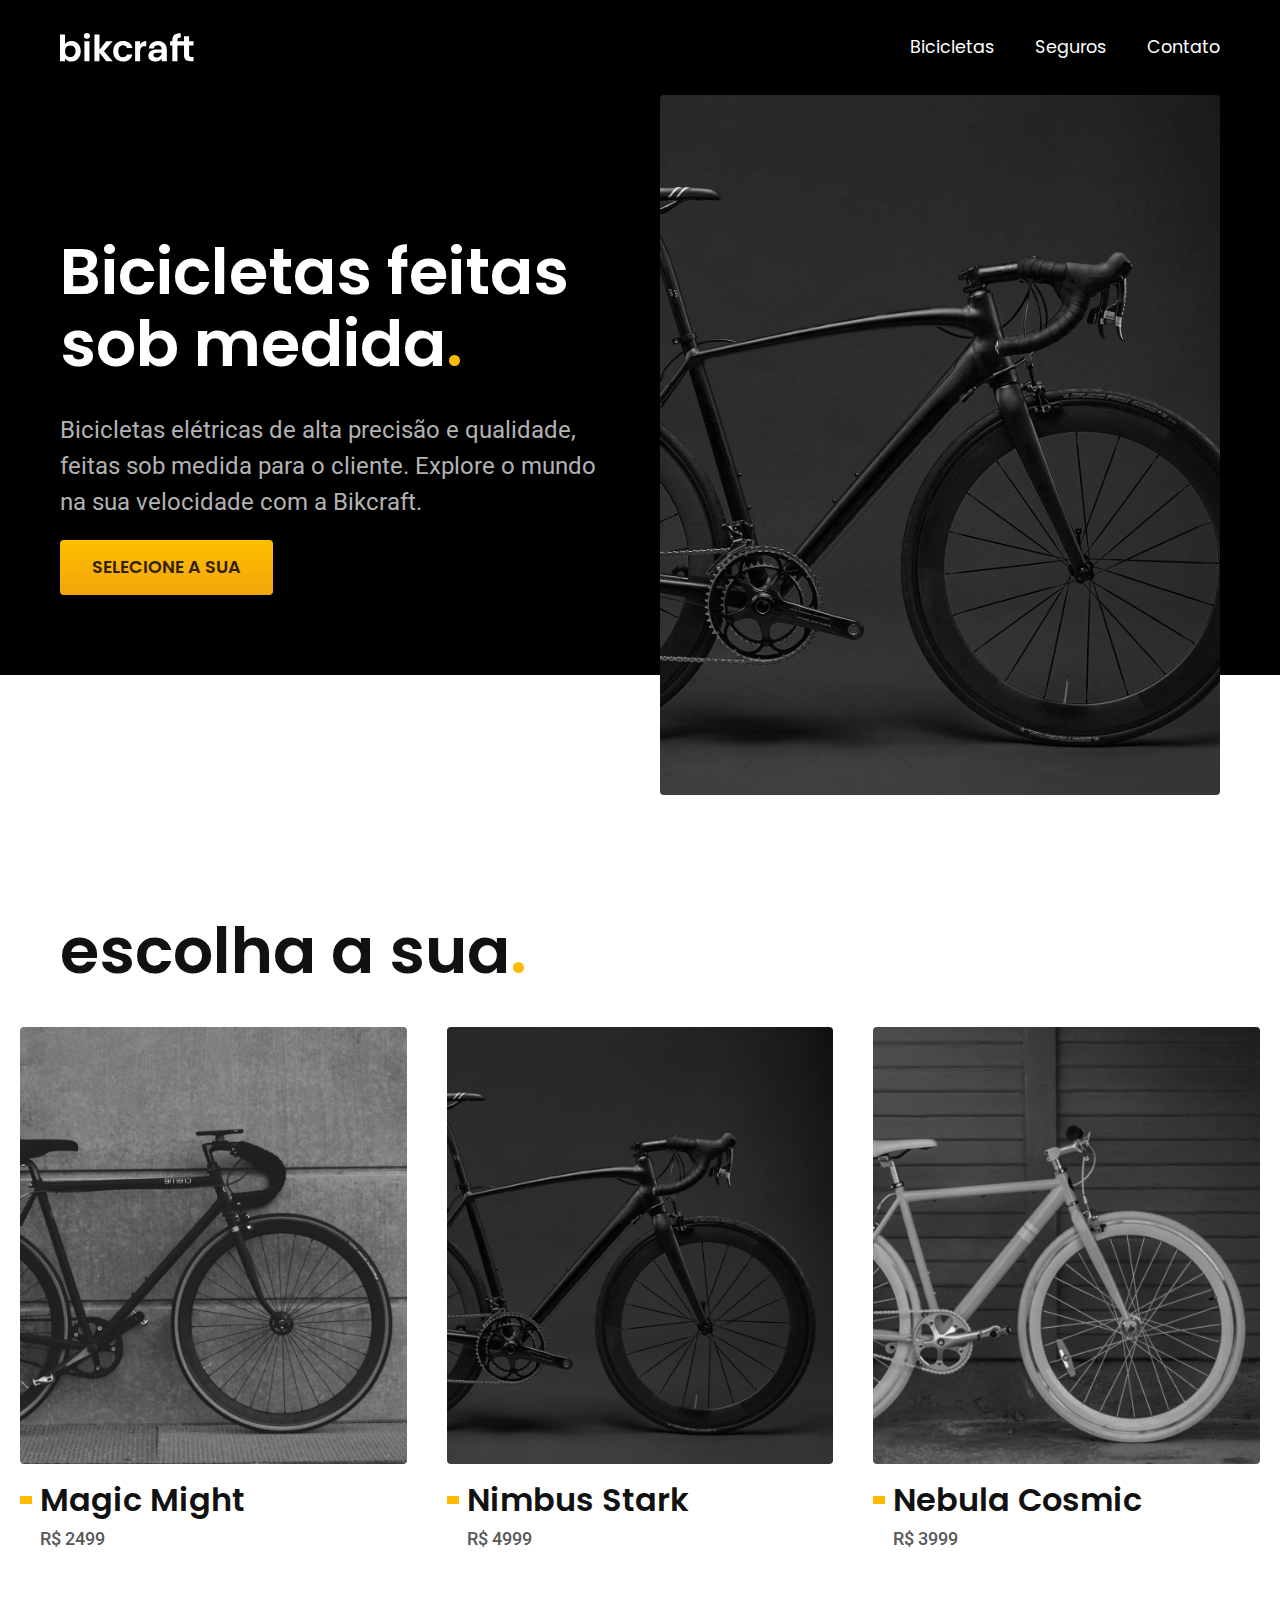
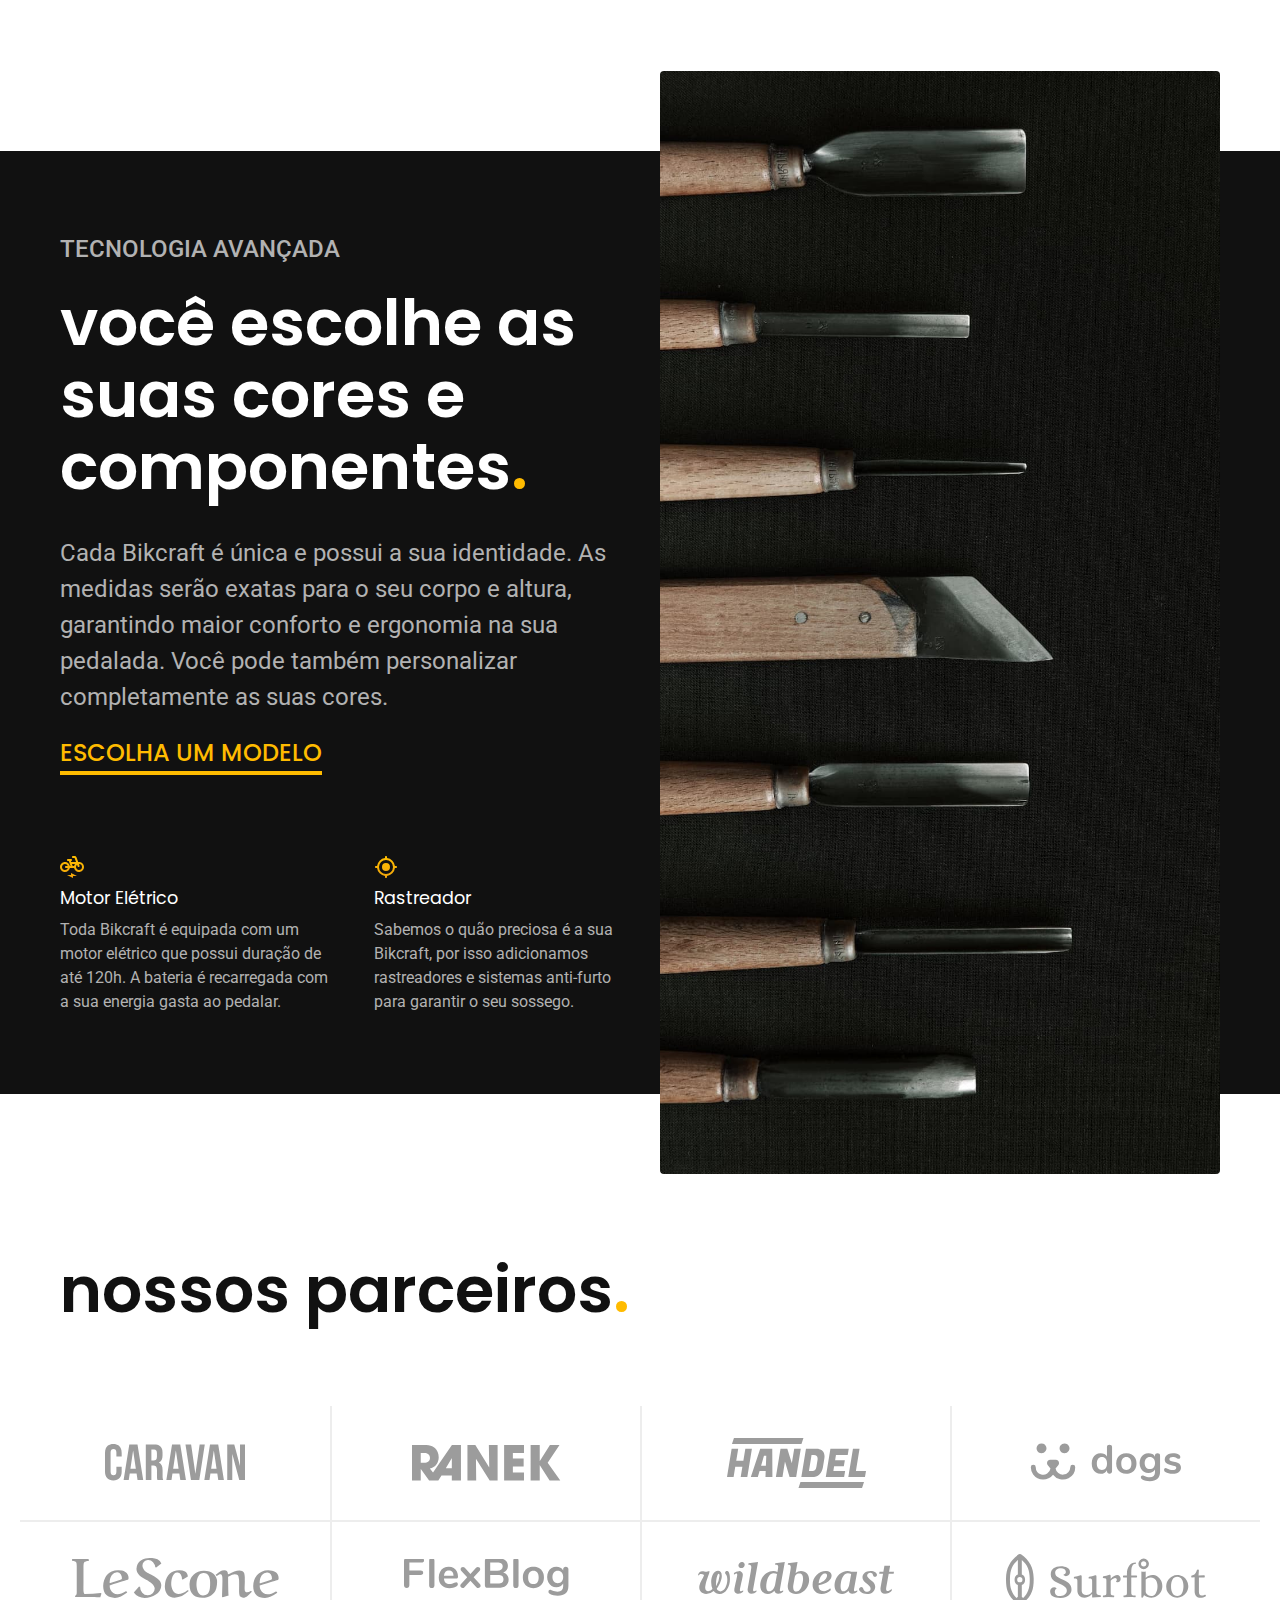
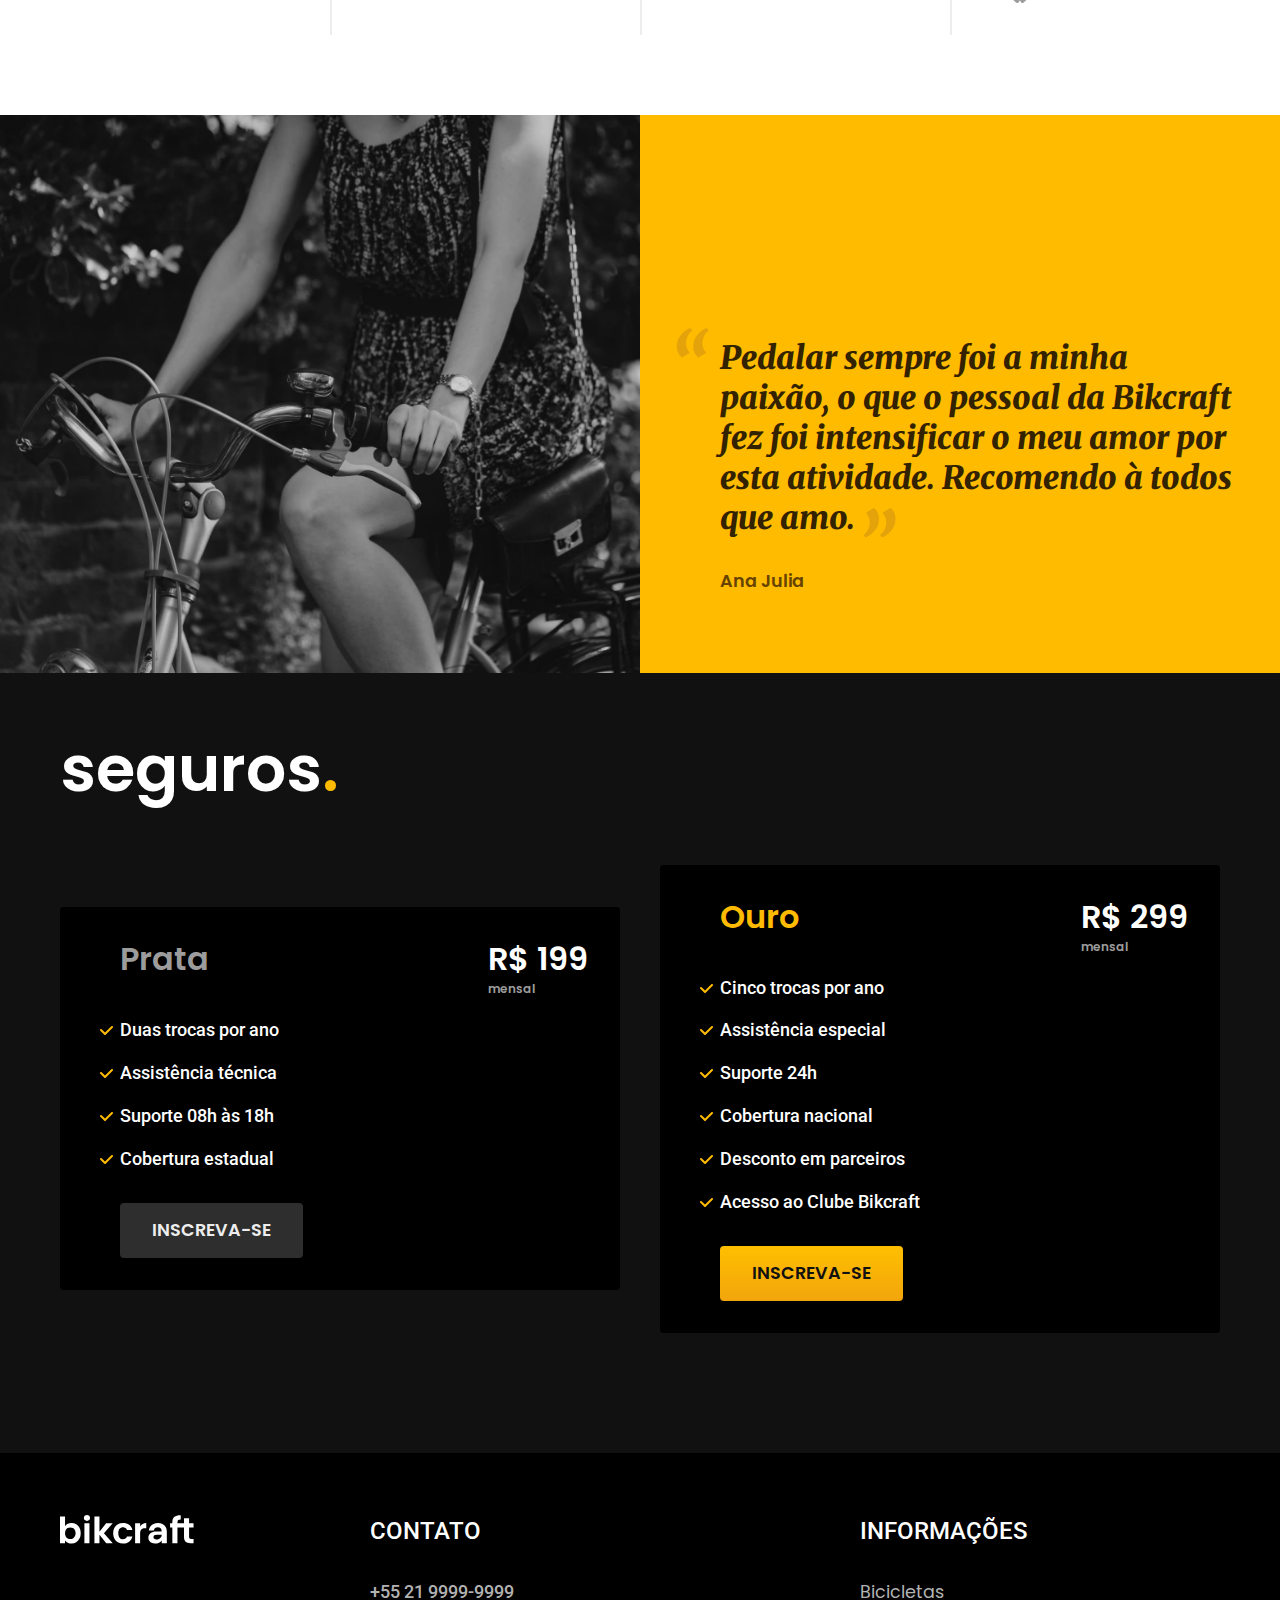
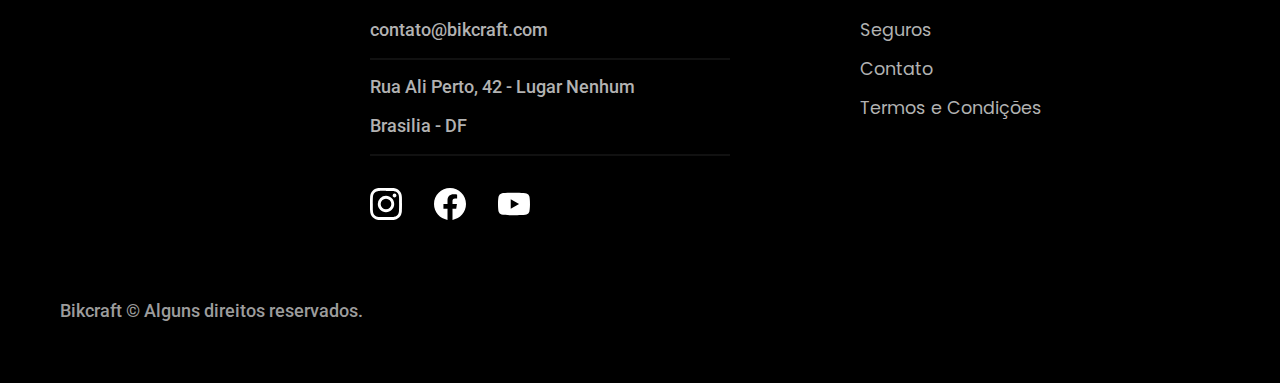
==== index.html @ 18bd2a48 "Criado pagina nimbus." ====
<!DOCTYPE html>
<html lang="pt-br">

<head>
  <meta charset="UTF-8">
  <meta name="viewport" content="width=device-width, initial-scale=1.0">

  <title>Bikcraft - Bicicletas Elétricas</title>
  <meta name="description" content="Bicicletas elétricas de alta precisão e qualidade,  feitas sob medida para o cliente. Explore o mundo na sua velocidade com a Bikcraft.">

  <!-- Favicon -->
  <link rel="shortcut icon" href="./favicon.svg" type="image/x-icon">

  <!-- CSS -->
  <link rel="stylesheet" href="./css/style.css">

  <!-- Fonts -->
  <link rel="preconnect" href="https://fonts.googleapis.com">
  <link rel="preconnect" href="https://fonts.gstatic.com" crossorigin>
  <link href="https://fonts.googleapis.com/css2?family=Merriweather:ital,wght@1,900&family=Poppins:wght@400;600&family=Roboto:wght@400;500&display=swap" rel="stylesheet">


</head>

<body>
  <header class="header-bg">
    <div class="header container">
      <a href="./"><img src="./img/bikcraft.svg" alt="Bikcraft"></a>

      <nav aria-label="primaria">
        <ul class="header-menu cor-0">
          <li><a class="font-1-m" href="./bicicletas.html">Bicicletas</a></li>
          <li><a class="font-1-m" href="./seguros.html">Seguros</a></li>
          <li><a class="font-1-m" href="/">Contato</a></li>
        </ul>
      </nav>

    </div>
  </header>

  <main class="introducao-bg cor-0">
    <div class="introducao container">
      <div class="introducao-conteudo">
        <H1 class="font-1-xxl">Bicicletas feitas sob medida<span class="cor-p1">.</span></H1>
        <p class="font-2-l cor-5">Bicicletas elétricas de alta precisão e qualidade, feitas sob medida para o cliente. Explore o mundo na sua velocidade com a Bikcraft.</p>
        <a class="botao cor-p5" href="./bicicletas.html">Selecione a sua</a>
      </div>
      <div>
        <img src="./img/fotos/introducao.jpg" alt="Bicicleta elétrica preta.">
      </div>
    </div>
  </main>

  <article class="bicicletas-lista">
    <h2 class="container font-1-xxl">escolha a sua<span class="cor-p1">.</span></h2>
    <ul>
      <li>
        <a href="">
          <img src="./img/bicicletas/magic-home.jpg" alt="Bicicleta preta com detalhe branco.">
          <h3 class="font-1-xl">Magic Might</h3>
          <span class="font-2-m cor-8">R$ 2499</span>
        </a>
      </li>
      <li>
        <a href="./bicicletas/nimbus.html">
          <img src="./img/bicicletas/nimbus-home.jpg" alt="Bicicleta preta.">
          <h3 class="font-1-xl">Nimbus Stark</h3>
          <span class="font-2-m cor-8">R$ 4999</span>
        </a>
      </li>
      <li>
        <a href="">
          <img src="./img/bicicletas/nebula-home.jpg" alt="Bicicleta branca.">
          <h3 class="font-1-xl">Nebula Cosmic</h3>
          <span class="font-2-m cor-8">R$ 3999</span>
        </a>
      </li>
    </ul>
  </article>

  <article class="tecnologia-bg">
    <div class="tecnologia container">
      <div class="tecnologia-conteudo">
        <span class="font-2-l-b cor-5">tecnologia avançada</span>
        <h2 class="font-1-xxl cor-0">você escolhe as suas cores e componentes<span class="cor-p1">.</span></h2>
        <p class="font-2-l cor-5">Cada Bikcraft é única e possui a sua identidade. As medidas serão exatas para o seu corpo e altura, garantindo maior conforto e ergonomia na sua pedalada. Você pode também personalizar completamente as suas cores.</p>
        <a class="link" href="/">ESCOLHA UM MODELO</a>
        <div class="tecnologia-vantagens">
          <div>
            <img src="./img/icones/eletrica.svg" alt="">
            <h3 class="font-1-m cor-0">Motor Elétrico</h3>
            <p class="font-2-s cor-5">Toda Bikcraft é equipada com um motor elétrico que possui duração de até 120h. A bateria é recarregada com a sua energia gasta ao pedalar.</p>
          </div>
          <div>
            <img src="./img/icones/rastreador.svg" alt="">
            <h3 class="font-1-m cor-0">Rastreador</h3>
            <p class="font-2-s cor-5">Sabemos o quão preciosa é a sua Bikcraft, por isso adicionamos rastreadores e sistemas anti-furto para garantir o seu sossego.</p>
          </div>
        </div>
      </div>

      <div class="tecnologia-imagem">
        <img src="./img/fotos/tecnologia.jpg" alt="">
      </div>
    </div>

  </article>

  <section class="parceiros" aria-label="Nossos Parceiros">
    <h2 class="container font-1-xxl">nossos parceiros<span class="cor-p1">.</span></h2>
    <ul>
      <li><img src="./img/parceiros/caravan.svg" alt="caravan"></li>
      <li><img src="./img/parceiros/ranek.svg" alt="ranek"></li>
      <li><img src="./img/parceiros/handel.svg" alt="handel"></li>
      <li><img src="./img/parceiros/dogs.svg" alt="dogs"></li>
      <li><img src="./img/parceiros/lescone.svg" alt="lescone"></li>
      <li><img src="./img/parceiros/flexblog.svg" alt="flexblog"></li>
      <li><img src="./img/parceiros/wildbeast.svg" alt="wildbeast"></li>
      <li><img src="./img/parceiros/surfbot.svg" alt="surfbot"></li>
    </ul>
  </section>

  <section class="depoimento" aria-label="Depoimento">
    <div>
      <img src="./img/fotos/depoimento.jpg" alt="Pessoa pedalando uma bicicleta Bikcraft.">
    </div>
    <div class="depoimento-conteudo">
      <blockquote class="font-1-xl cor-p5">
        <p>Pedalar sempre foi a minha paixão, o que o pessoal da Bikcraft fez foi intensificar o meu amor por esta atividade. Recomendo à todos que amo.</p>
      </blockquote>
      <span class="font-1-m-b cor-p4">Ana Julia</span>
    </div>

  </section>

  <article class="seguros-bg">
    <h2 class="container font-1-xxl cor-0">seguros<span class="cor-p1">.</span></h2>
    <div class="seguros container">
      <div class="seguro-item">
        <div>
          <h3 class="font-1-xl cor-6">Prata</h3>
          <ul class="font-2-m cor-0">
            <li>Duas trocas por ano</li>
            <li>Assistência técnica</li>
            <li>Suporte 08h às 18h</li>
            <li>Cobertura estadual</li>
          </ul>
          <a class="botao secundario" href="/">Inscreva-se</a>
        </div>
        <div>
          <p class="font-1-xl cor-0">R$ 199</p>
          <span class="font-1-xs cor-6">mensal</span>
        </div>
      </div>
      <div class="seguro-item">
        <div>
          <h3 class="font-1-xl cor-p1">Ouro</h3>
          <ul class="font-2-m cor-0">
            <li>Cinco trocas por ano</li>
            <li>Assistência especial</li>
            <li>Suporte 24h</li>
            <li>Cobertura nacional</li>
            <li>Desconto em parceiros</li>
            <li>Acesso ao Clube Bikcraft</li>
          </ul>
          <a class="botao" href="/">Inscreva-se</a>
        </div>
        <div>
          <p class="font-1-xl cor-0">R$ 299</p>
          <span class="font-1-xs cor-6">mensal</span>
        </div>
      </div>
    </div>
  </article>

  <footer class="footer-bg">
    <div class="footer container">
      <img src="./img/bikcraft.svg" alt="Bikcraft">
      <div class="footer-contato">
        <h2 class="font-2-l-b cor-0">Contato</h2>
        <ul class="font-2-m cor-5">
          <li><a href="tel:+552199999999">+55 21 9999-9999</a></li>
          <li><a href="mailto:contato@bikcraft.com">contato@bikcraft.com</a></li>
          <li>Rua Ali Perto, 42 - Lugar Nenhum</li>
          <li>Brasilia - DF</li>
        </ul>
        <div class="footer-redes">
          <a href="/">
            <img src="./img/redes/instagram.svg" alt="Instagram">
          </a>
          <a href="/">
            <img src="./img/redes/facebook.svg" alt="Facebook">
          </a>
          <a href="/">
            <img src="./img/redes/youtube.svg" alt="Youtube">
          </a>
        </div>
      </div>
      <div class="footer-informacao">
        <h2 class="font-2-l-b cor-0">Informações</h2>
        <ul class="font-1-m cor-5">
          <li><a href="./bicicletas.html">Bicicletas</a></li>
          <li><a href="./seguros.html">Seguros</a></li>
          <li><a href="/">Contato</a></li>
          <li><a href="./termos.html">Termos e Condições</a></li>
        </ul>
      </div>
      <p class="footer-copy font-2-m cor-6">Bikcraft © Alguns direitos reservados.</p>
    </div>
  </footer>
</body>

</html>
---- css/style.css ----
@import "./global/global.css";

/* Ultilitades */
@import "./ultilidades/cores.css";
@import "./ultilidades/tipografia.css";
@import "./ultilidades/componentes.css";

@import "./global/header.css";
@import "./global/footer.css";

/* Home */

@import "./home/introducao.css";
@import "./home/tecnologia.css";
@import "./home/parceiros.css";
@import "./home/depoimento.css";

/* Seguros */
@import "./seguros/seguros.css";
@import "./seguros/vantagens.css";
@import "./seguros/perguntas.css";

/* Bicicletas */

@import "./bicicletas/bicicletas-lista.css";
@import "./bicicletas/bicicletas.css";
@import "./bicicletas/bicicleta.css";
@import "./bicicletas/seguro.css";

/* Termos */
@import "./termos/termos.css";
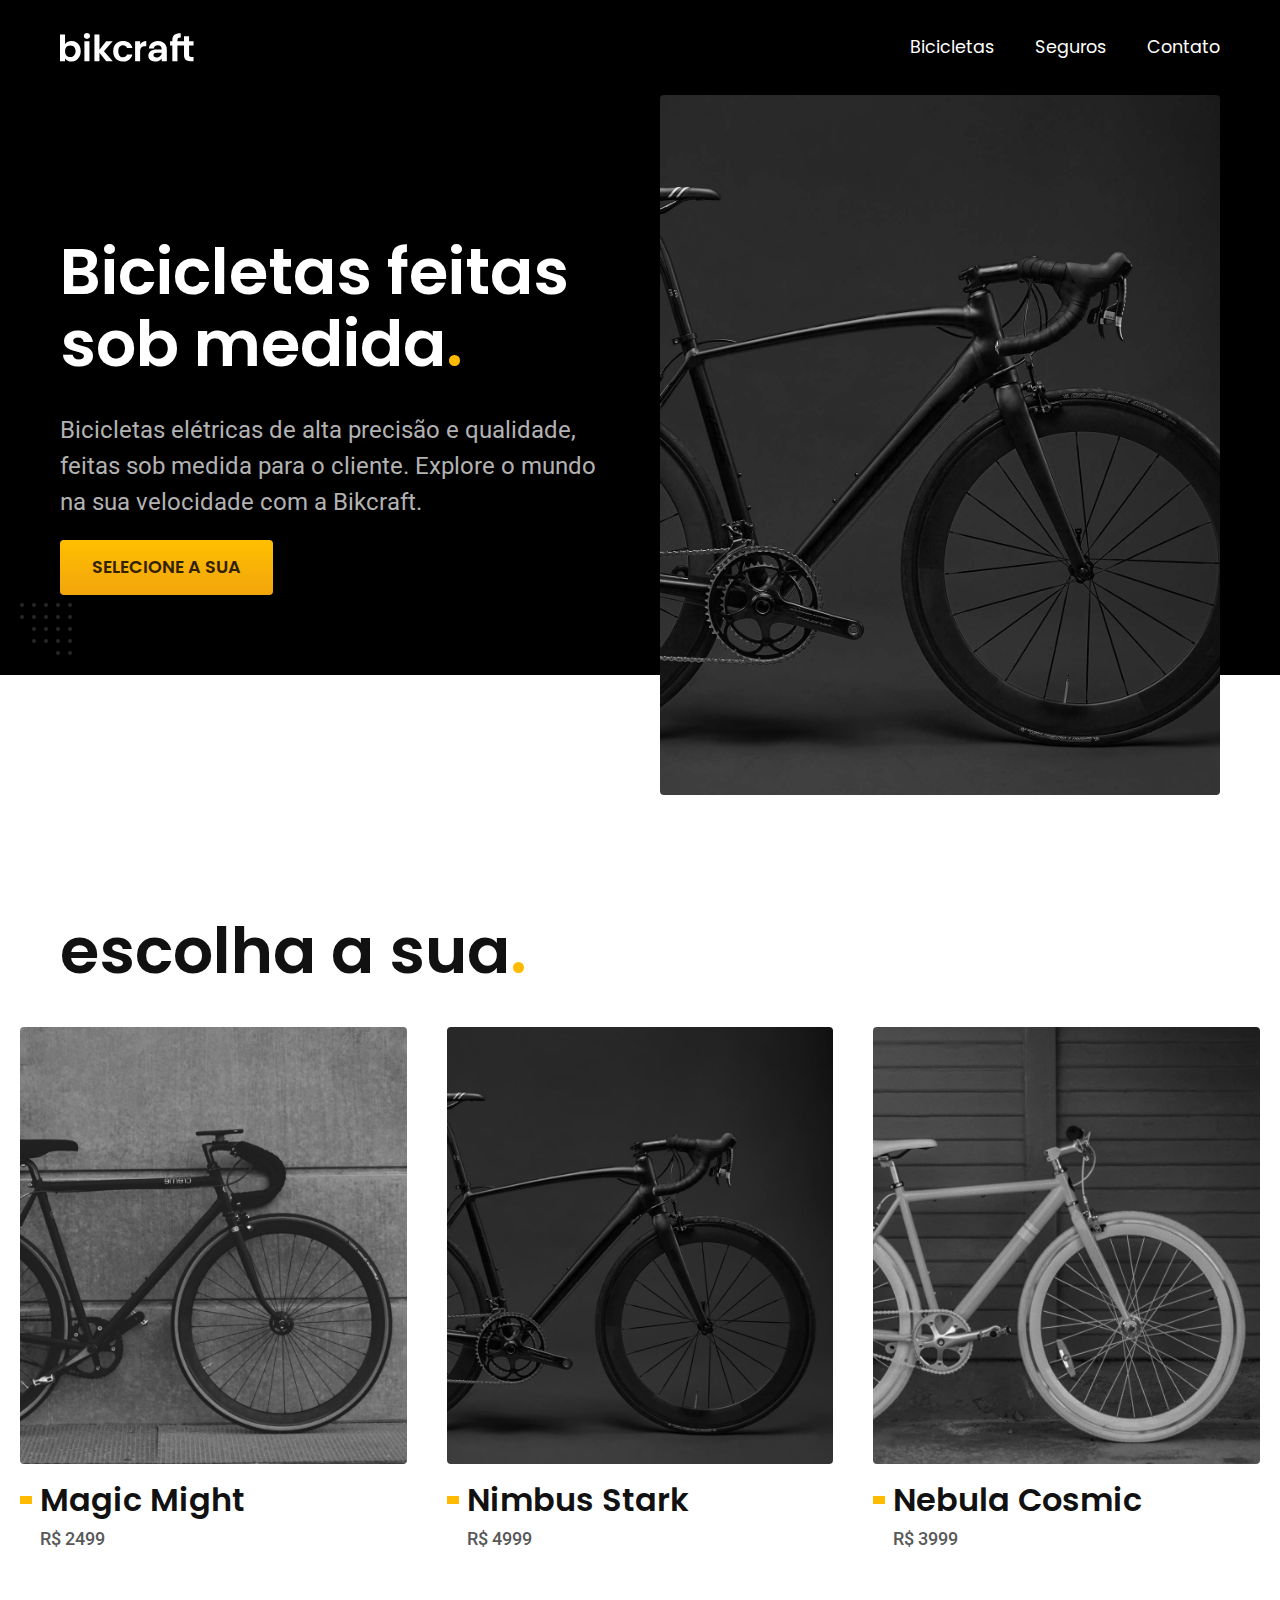
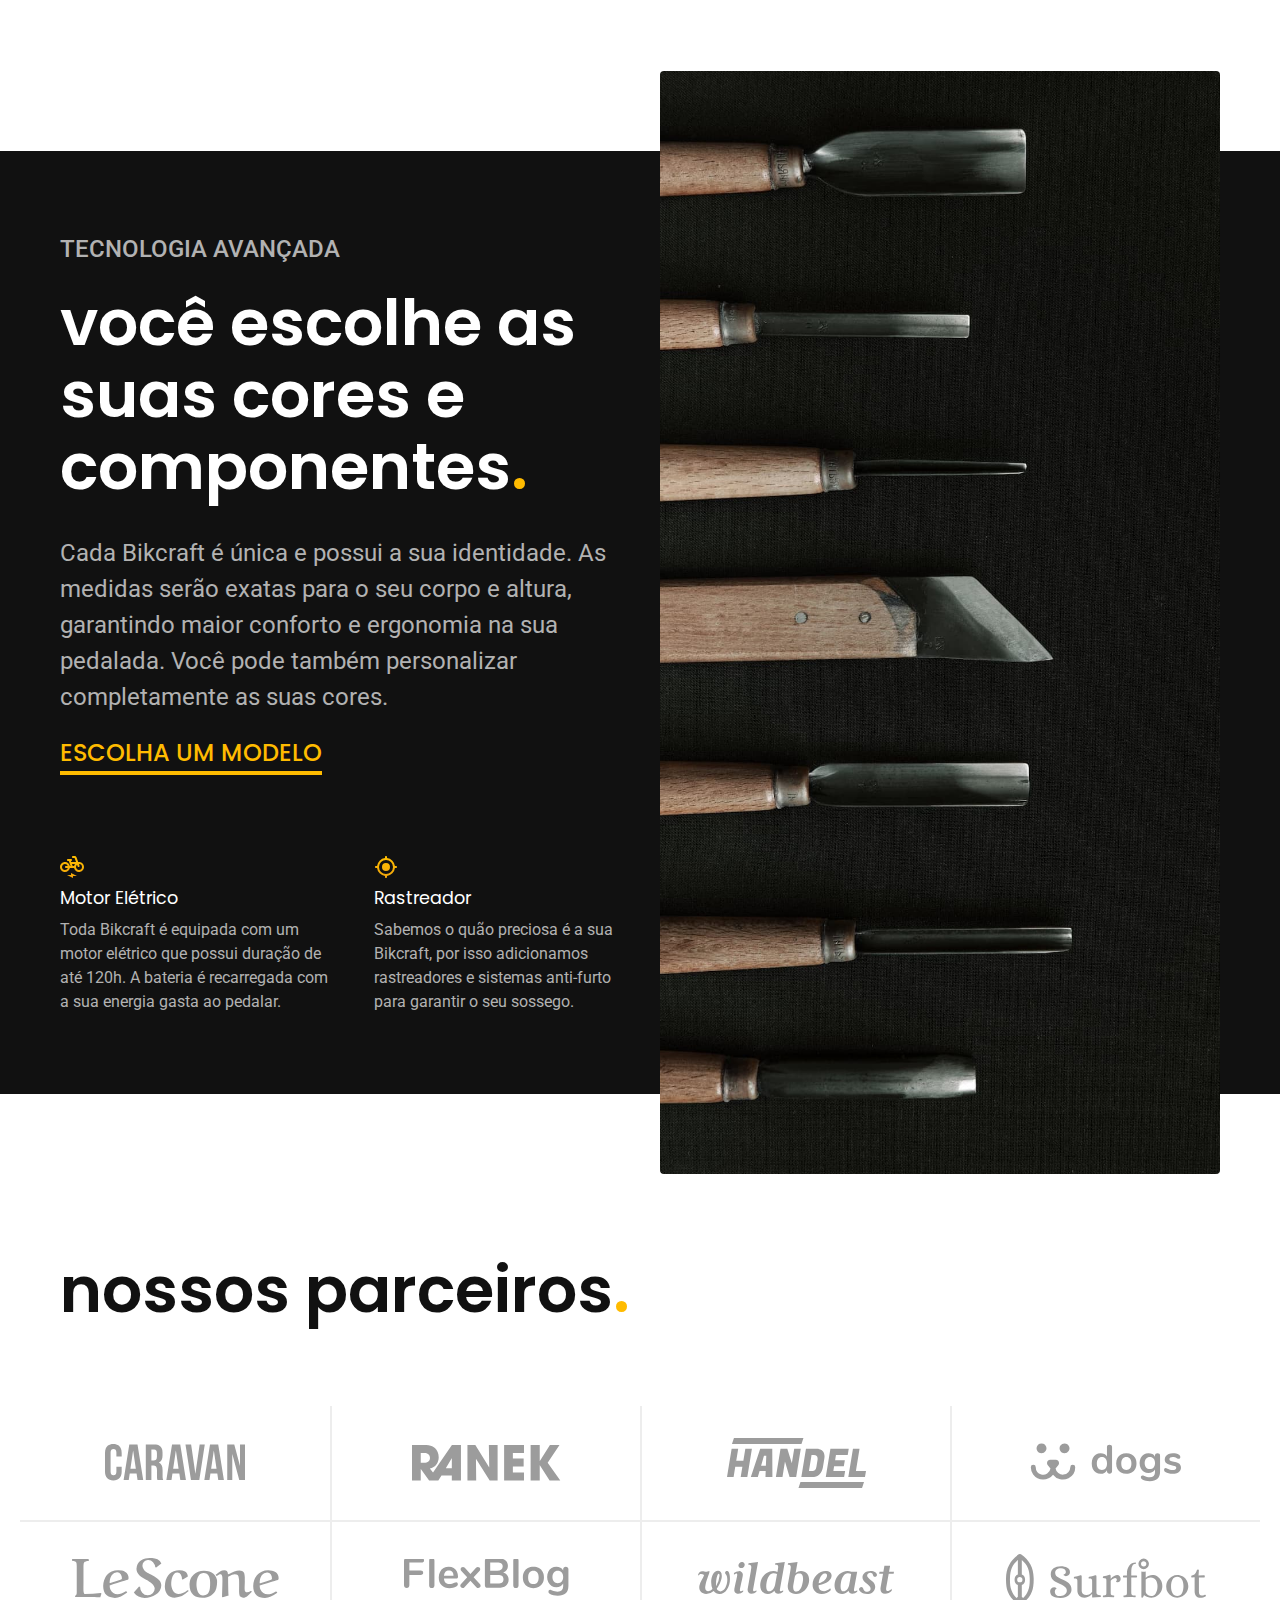
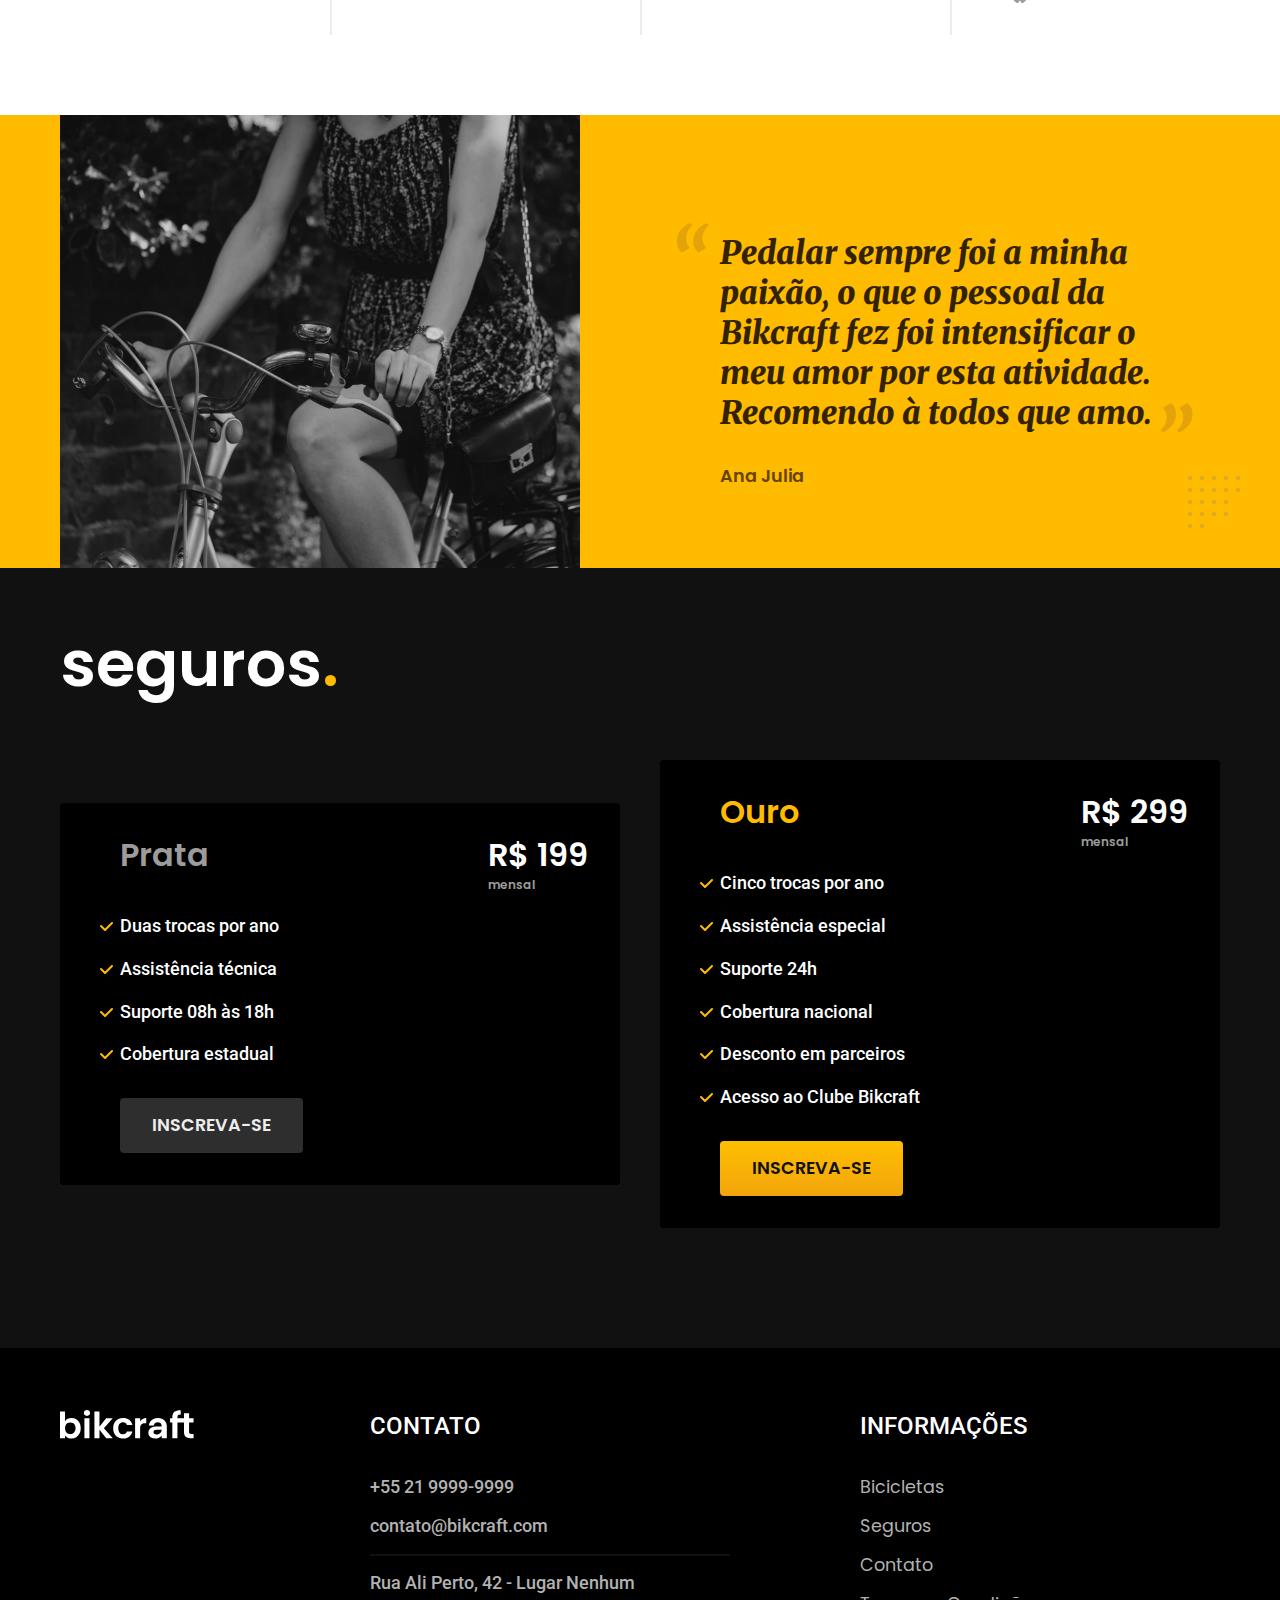
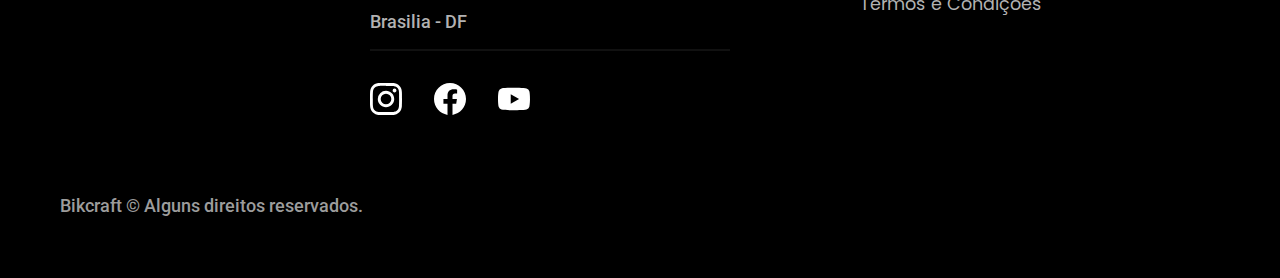
==== commit d45ab983: "Adicionado Detalhes em varias paginas" ====
--- a/index.html
+++ b/index.html
@@ -31,7 +31,7 @@
         <ul class="header-menu cor-0">
           <li><a class="font-1-m" href="./bicicletas.html">Bicicletas</a></li>
           <li><a class="font-1-m" href="./seguros.html">Seguros</a></li>
-          <li><a class="font-1-m" href="/">Contato</a></li>
+          <li><a class="font-1-m" href="./contato.html">Contato</a></li>
         </ul>
       </nav>
 
@@ -55,7 +55,7 @@
     <h2 class="container font-1-xxl">escolha a sua<span class="cor-p1">.</span></h2>
     <ul>
       <li>
-        <a href="">
+        <a href="./bicicletas/magic.html">
           <img src="./img/bicicletas/magic-home.jpg" alt="Bicicleta preta com detalhe branco.">
           <h3 class="font-1-xl">Magic Might</h3>
           <span class="font-2-m cor-8">R$ 2499</span>
@@ -69,7 +69,7 @@
         </a>
       </li>
       <li>
-        <a href="">
+        <a href="./bicicletas/nebula.html">
           <img src="./img/bicicletas/nebula-home.jpg" alt="Bicicleta branca.">
           <h3 class="font-1-xl">Nebula Cosmic</h3>
           <span class="font-2-m cor-8">R$ 3999</span>
@@ -120,17 +120,18 @@
     </ul>
   </section>
 
-  <section class="depoimento" aria-label="Depoimento">
-    <div>
-      <img src="./img/fotos/depoimento.jpg" alt="Pessoa pedalando uma bicicleta Bikcraft.">
-    </div>
-    <div class="depoimento-conteudo">
-      <blockquote class="font-1-xl cor-p5">
-        <p>Pedalar sempre foi a minha paixão, o que o pessoal da Bikcraft fez foi intensificar o meu amor por esta atividade. Recomendo à todos que amo.</p>
-      </blockquote>
-      <span class="font-1-m-b cor-p4">Ana Julia</span>
-    </div>
-
+  <section class="depoimento-bg" aria-label="Depoimento">
+    <div class=" depoimento container">
+      <div>
+        <img src="./img/fotos/depoimento.jpg" alt="Pessoa pedalando uma bicicleta Bikcraft.">
+      </div>
+      <div class="depoimento-conteudo">
+        <blockquote class="font-1-xl cor-p5">
+          <p>Pedalar sempre foi a minha paixão, o que o pessoal da Bikcraft fez foi intensificar o meu amor por esta atividade. Recomendo à todos que amo.</p>
+        </blockquote>
+        <span class="font-1-m-b cor-p4">Ana Julia</span>
+      </div>
+    </div>
   </section>
 
   <article class="seguros-bg">
--- a/css/style.css
+++ b/css/style.css
@@ -4,6 +4,7 @@
 @import "./ultilidades/cores.css";
 @import "./ultilidades/tipografia.css";
 @import "./ultilidades/componentes.css";
+@import "./ultilidades/formulario.css";
 
 @import "./global/header.css";
 @import "./global/footer.css";
@@ -29,3 +30,12 @@
 
 /* Termos */
 @import "./termos/termos.css";
+
+/* Contato */
+
+@import "./contato/contato.css";
+@import "./contato/lojas.css";
+
+/* Orçamento */
+
+@import "./orcamento/orcamento.css";
